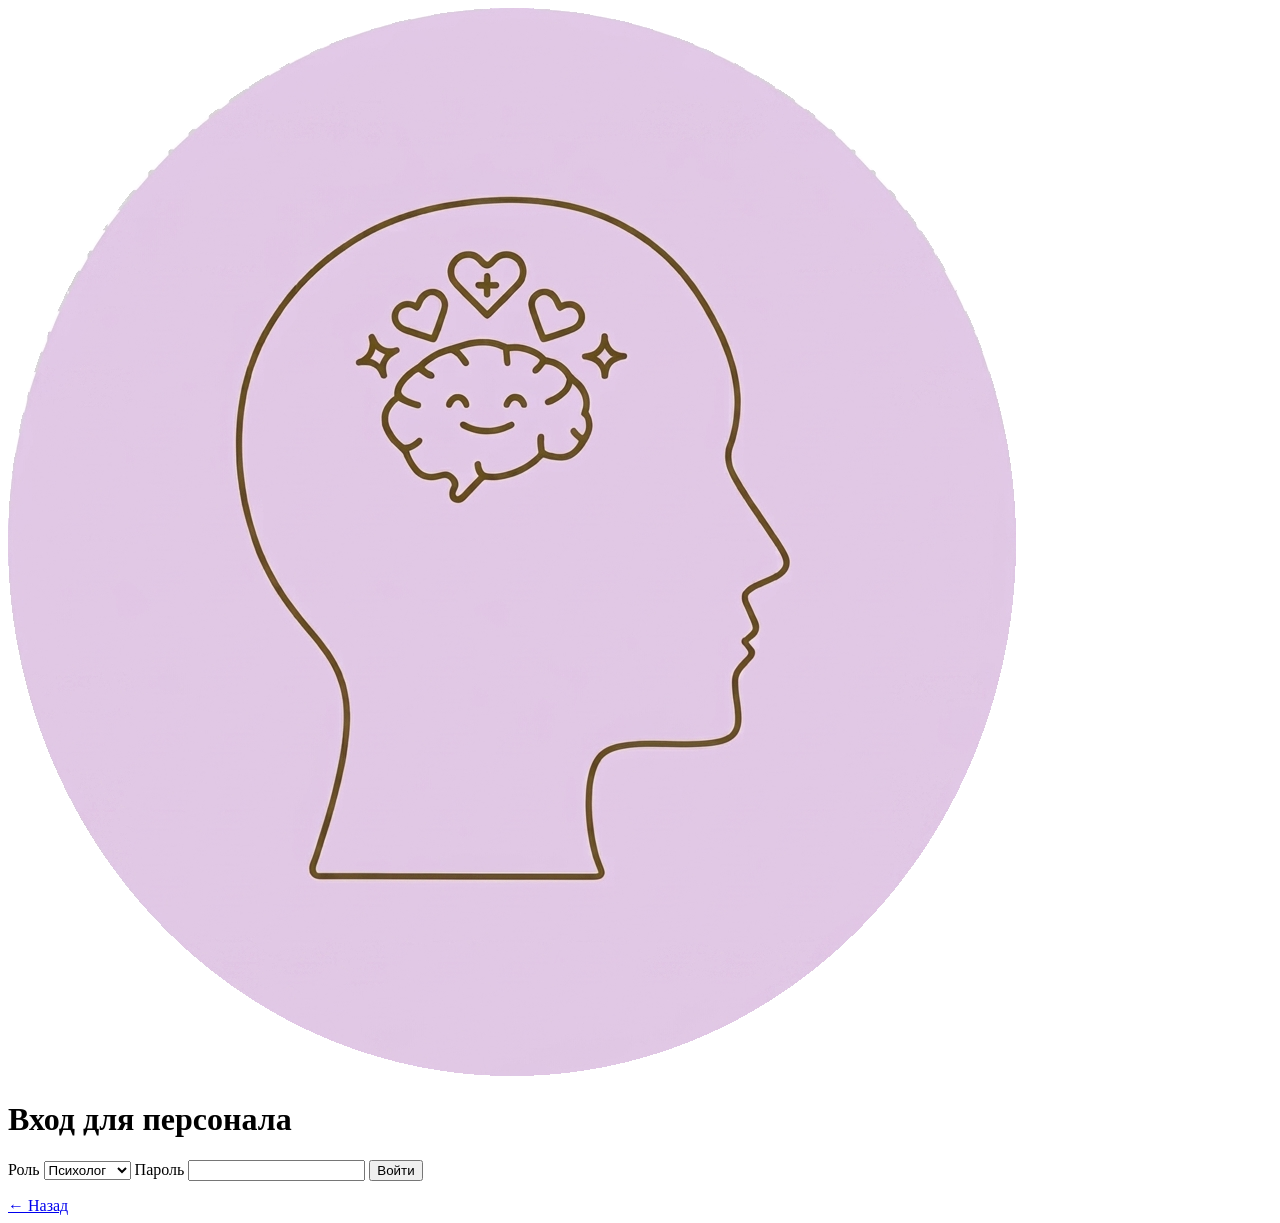
==== frontend/index.html @ 94f8a6c2 "feat: add analytics dashboard with stats cards and table" ====
<!DOCTYPE html>
<html lang="ru">
<head>
  <meta charset="UTF-8">
  <meta name="viewport" content="width=device-width, initial-scale=1.0">
  <title>Аналитика — mental_stats</title>
  <link rel="stylesheet" href="static/css/style.css">
</head>
<body>
  <div class="container wide">
    <div style="display:flex;justify-content:space-between;align-items:center;margin-bottom:1.5rem">
      <h1>Панель аналитики <span id="roleLabel" style="font-size:1rem;color:#718096"></span></h1>
      <a href="login_staff.html" class="btn-secondary">Выйти</a>
    </div>

    <div class="stats-grid" id="statsGrid">
      <div class="stat-card"><div class="stat-number" id="totalCount">—</div><div class="stat-label">Всего записей</div></div>
      <div class="stat-card"><div class="stat-number norm" id="normCount">—</div><div class="stat-label">Норма</div></div>
      <div class="stat-card"><div class="stat-number risk" id="riskCount">—</div><div class="stat-label">В зоне риска</div></div>
      <div class="stat-card"><div class="stat-number critical" id="criticalCount">—</div><div class="stat-label">Нужна беседа <span class="notification-badge" id="critBadge" style="display:none"></span></div></div>
    </div>

    <div class="card">
      <h2>Результаты сотрудников</h2>
      <div id="tableWrap" style="overflow-x:auto">
        <table id="resultsTable">
          <thead>
            <tr>
              <th>#</th>
              <th>ID сотрудника</th>
              <th>Баллы</th>
              <th>Дата</th>
              <th>Статус</th>
            </tr>
          </thead>
          <tbody id="tableBody"></tbody>
        </table>
      </div>
      <p id="emptyMsg" class="hidden" style="text-align:center;color:#718096;padding:1rem">Данных пока нет</p>
    </div>

  </div>

  <script src="static/js/api.js"></script>
  <script src="static/js/main.js"></script>
  <script>
    requireStaff();

    const role = getStaffRole();
    document.getElementById("roleLabel").textContent = role === "psychologist" ? "(Психолог)" : "(Менеджер)";

    async function load() {
      const rows = await Api.getAnalytics();

      document.getElementById("totalCount").textContent = rows.length;
      const norm     = rows.filter(r => r.status === "Норма").length;
      const risk     = rows.filter(r => r.status === "В зоне риска").length;
      const critical = rows.filter(r => r.status === "Нужна беседа").length;

      document.getElementById("normCount").textContent = norm;
      document.getElementById("riskCount").textContent = risk;
      document.getElementById("criticalCount").textContent = critical;

      if (critical > 0) {
        const badge = document.getElementById("critBadge");
        badge.textContent = critical;
        badge.style.display = "inline-block";
      }

      const tbody = document.getElementById("tableBody");
      if (rows.length === 0) {
        document.getElementById("emptyMsg").classList.remove("hidden");
        return;
      }

      rows.forEach((r, i) => {
        const cls = r.status === "Норма" ? "norm-row"
                  : r.status === "В зоне риска" ? "risk-row" : "critical-row";
        const date = new Date(r.date_passed).toLocaleDateString("ru-RU");

        // Менеджер видит только ФИО-заменитель, баллы и дату (без статуса)
        const statusCell = role === "manager"
          ? `<td>—</td>`
          : `<td>${r.status}</td>`;

        tbody.innerHTML += `
          <tr class="${cls}">
            <td>${i + 1}</td>
            <td>${r.emp_id}</td>
            <td>${r.total_points}</td>
            <td>${date}</td>
            ${statusCell}
          </tr>`;
      });
    }

    load().catch(e => console.error(e));
  </script>
</body>
</html>
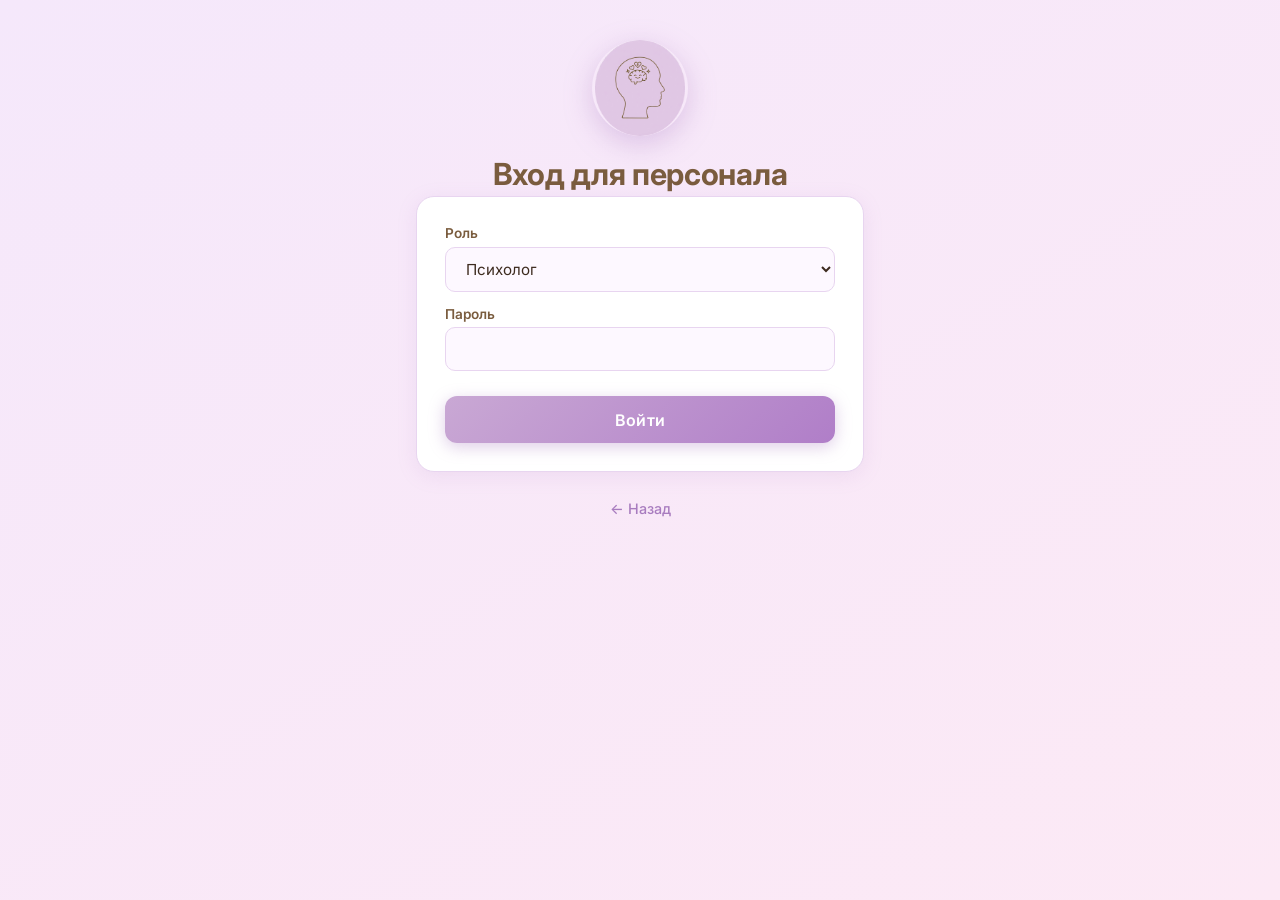
==== commit b1023a23: "fix: add report, adding questions and tests for psychologist and adding employees for manager" ====
--- a/frontend/index.html
+++ b/frontend/index.html
@@ -5,96 +5,393 @@
   <meta name="viewport" content="width=device-width, initial-scale=1.0">
   <title>Аналитика — mental_stats</title>
   <link rel="stylesheet" href="static/css/style.css">
+  <style>
+    .topbar {
+      display: flex; justify-content: space-between;
+      align-items: center; margin-bottom: 1.5rem; gap: 1rem; flex-wrap: wrap;
+    }
+    .topbar-left { display: flex; align-items: center; gap: .75rem; }
+    .topbar-logo { width: 42px; height: 42px; border-radius: 50%; object-fit: contain; }
+    .topbar-actions { display: flex; gap: .6rem; align-items: center; flex-wrap: wrap; }
+
+    .btn-action {
+      display: inline-flex; align-items: center; gap: .4rem;
+      padding: .5rem 1rem; border-radius: 8px;
+      font-size: .85rem; font-weight: 600; cursor: pointer;
+      font-family: inherit; border: 1.5px solid var(--border);
+      transition: all .15s; text-decoration: none;
+    }
+    .btn-action.lavender {
+      background: var(--lavender-soft); color: var(--brown);
+    }
+    .btn-action.lavender:hover { background: var(--lavender); color: #fff; border-color: var(--lavender); }
+    .btn-action.outline {
+      background: transparent; color: var(--text-muted);
+    }
+    .btn-action.outline:hover { background: var(--lavender-soft); color: var(--brown); }
+
+    .table-hint { font-size: .8rem; color: var(--text-muted); margin-bottom: .6rem; font-style: italic; }
+    tr.psycho-row { cursor: pointer; }
+    tr.psycho-row:hover td { background: #f5edfb; }
+
+    /* ── Модалки ── */
+    .modal-overlay {
+      display: none; position: fixed; inset: 0;
+      background: rgba(61,43,31,.35); backdrop-filter: blur(3px);
+      z-index: 100; align-items: center; justify-content: center;
+    }
+    .modal-overlay.open { display: flex; }
+    .modal {
+      background: #fff; border-radius: 18px; padding: 2rem;
+      width: 100%; max-width: 460px; margin: 1rem;
+      box-shadow: 0 12px 40px rgba(0,0,0,.18);
+      animation: slideUp .25s ease; max-height: 90vh; overflow-y: auto;
+    }
+    .modal-header {
+      display: flex; justify-content: space-between;
+      align-items: flex-start; margin-bottom: 1.25rem;
+    }
+    .modal-header h2 { margin-bottom: 0; }
+    .modal-close {
+      background: none; border: none; font-size: 1.4rem;
+      cursor: pointer; color: var(--text-muted); padding: 0 .25rem; line-height: 1;
+    }
+    .modal-close:hover { color: var(--brown); }
+
+    /* детали сотрудника */
+    .modal-field { margin-bottom: .9rem; }
+    .modal-field .label {
+      font-size: .78rem; font-weight: 600; color: var(--text-muted);
+      text-transform: uppercase; letter-spacing: .5px; margin-bottom: .2rem;
+    }
+    .modal-field .value { font-size: 1rem; color: var(--text); font-weight: 500; }
+    .modal-advice {
+      background: var(--lavender-soft); border-left: 3px solid var(--lavender);
+      border-radius: 8px; padding: .75rem 1rem;
+      font-size: .9rem; color: var(--brown); margin-top: 1rem; line-height: 1.5;
+    }
+    .status-badge {
+      display: inline-block; padding: .25rem .75rem;
+      border-radius: 99px; font-size: .85rem; font-weight: 600;
+    }
+    .badge-norm     { background: #f0faf2; color: var(--norm); }
+    .badge-risk     { background: #fff8eb; color: var(--risk); }
+    .badge-critical { background: #fff0f0; color: var(--critical); }
+
+    /* форма внутри модалки */
+    .modal-form label { font-size: .85rem; font-weight: 600; color: var(--brown); margin-bottom: .7rem; }
+    .modal-form label input,
+    .modal-form label select { background: #fdf8ff; }
+    .modal-success {
+      color: var(--norm); font-size: .9rem;
+      margin-top: .5rem; display: none; font-weight: 500;
+    }
+  </style>
 </head>
 <body>
-  <div class="container wide">
-    <div style="display:flex;justify-content:space-between;align-items:center;margin-bottom:1.5rem">
-      <h1>Панель аналитики <span id="roleLabel" style="font-size:1rem;color:#718096"></span></h1>
-      <a href="login_staff.html" class="btn-secondary">Выйти</a>
-    </div>
-
-    <div class="stats-grid" id="statsGrid">
-      <div class="stat-card"><div class="stat-number" id="totalCount">—</div><div class="stat-label">Всего записей</div></div>
-      <div class="stat-card"><div class="stat-number norm" id="normCount">—</div><div class="stat-label">Норма</div></div>
-      <div class="stat-card"><div class="stat-number risk" id="riskCount">—</div><div class="stat-label">В зоне риска</div></div>
-      <div class="stat-card"><div class="stat-number critical" id="criticalCount">—</div><div class="stat-label">Нужна беседа <span class="notification-badge" id="critBadge" style="display:none"></span></div></div>
-    </div>
-
-    <div class="card">
-      <h2>Результаты сотрудников</h2>
-      <div id="tableWrap" style="overflow-x:auto">
-        <table id="resultsTable">
-          <thead>
-            <tr>
-              <th>#</th>
-              <th>ID сотрудника</th>
-              <th>Баллы</th>
-              <th>Дата</th>
-              <th>Статус</th>
-            </tr>
-          </thead>
-          <tbody id="tableBody"></tbody>
-        </table>
+<div class="container wide">
+
+  <!-- Шапка -->
+  <div class="topbar">
+    <div class="topbar-left">
+      <img src="static/img/logo.png" alt="logo" class="topbar-logo" onerror="this.style.display='none'">
+      <div>
+        <h1 style="margin-bottom:0">Панель аналитики</h1>
+        <span id="roleLabel" style="font-size:.9rem;color:var(--text-muted)"></span>
       </div>
-      <p id="emptyMsg" class="hidden" style="text-align:center;color:#718096;padding:1rem">Данных пока нет</p>
-    </div>
-
-  </div>
-
-  <script src="static/js/api.js"></script>
-  <script src="static/js/main.js"></script>
-  <script>
-    requireStaff();
-
-    const role = getStaffRole();
-    document.getElementById("roleLabel").textContent = role === "psychologist" ? "(Психолог)" : "(Менеджер)";
-
-    async function load() {
-      const rows = await Api.getAnalytics();
-
-      document.getElementById("totalCount").textContent = rows.length;
-      const norm     = rows.filter(r => r.status === "Норма").length;
-      const risk     = rows.filter(r => r.status === "В зоне риска").length;
-      const critical = rows.filter(r => r.status === "Нужна беседа").length;
-
-      document.getElementById("normCount").textContent = norm;
-      document.getElementById("riskCount").textContent = risk;
-      document.getElementById("criticalCount").textContent = critical;
-
-      if (critical > 0) {
-        const badge = document.getElementById("critBadge");
-        badge.textContent = critical;
-        badge.style.display = "inline-block";
+    </div>
+    <div class="topbar-actions">
+      <!-- Кнопки психолога -->
+      <button class="btn-action lavender" id="btnAddTest" style="display:none">+ Добавить тест</button>
+      <button class="btn-action lavender" id="btnAddQuestion" style="display:none">+ Добавить вопрос</button>
+      <!-- Кнопка менеджера -->
+      <button class="btn-action lavender" id="btnAddEmployee" style="display:none">+ Добавить сотрудника</button>
+      <!-- Общие -->
+      <button class="btn-action outline" id="exportBtn">⬇ Отчёт</button>
+      <a href="login_staff.html" class="btn-action outline" style="margin:0">Выйти</a>
+    </div>
+  </div>
+
+  <!-- Карточки статистики -->
+  <div class="stats-grid">
+    <div class="stat-card">
+      <div class="stat-number" id="totalCount">—</div>
+      <div class="stat-label">Всего записей</div>
+    </div>
+    <div class="stat-card" id="normCard">
+      <div class="stat-number norm" id="normCount">—</div>
+      <div class="stat-label">Норма</div>
+    </div>
+    <div class="stat-card" id="riskCard">
+      <div class="stat-number risk" id="riskCount">—</div>
+      <div class="stat-label">В зоне риска</div>
+    </div>
+    <div class="stat-card" id="critCard">
+      <div class="stat-number critical" id="criticalCount">—</div>
+      <div class="stat-label">Нужна беседа <span class="notification-badge" id="critBadge" style="display:none"></span></div>
+    </div>
+  </div>
+
+  <!-- Таблица -->
+  <div class="card">
+    <h2>Результаты сотрудников</h2>
+    <p class="table-hint" id="tableHint" style="display:none">Дважды нажмите на строку чтобы увидеть подробности</p>
+    <div style="overflow-x:auto">
+      <table>
+        <thead id="tableHead"></thead>
+        <tbody id="tableBody"></tbody>
+      </table>
+    </div>
+    <p id="emptyMsg" class="hidden" style="text-align:center;color:var(--text-muted);padding:1rem">Данных пока нет</p>
+  </div>
+
+</div>
+
+<!-- ══════════════ МОДАЛКИ ══════════════ -->
+
+<!-- Детали сотрудника (психолог, двойной клик) -->
+<div class="modal-overlay" id="modalDetail">
+  <div class="modal">
+    <div class="modal-header">
+      <h2 id="detailName">—</h2>
+      <button class="modal-close" data-close="modalDetail">✕</button>
+    </div>
+    <div class="modal-field"><div class="label">Дата прохождения</div><div class="value" id="detailDate">—</div></div>
+    <div class="modal-field"><div class="label">Баллы</div><div class="value" id="detailScore">—</div></div>
+    <div class="modal-field"><div class="label">Статус</div><div class="value" id="detailStatus">—</div></div>
+    <div class="modal-advice" id="detailAdvice"></div>
+  </div>
+</div>
+
+<!-- Добавить тест (психолог) -->
+<div class="modal-overlay" id="modalAddTest">
+  <div class="modal">
+    <div class="modal-header">
+      <h2>Новый тест</h2>
+      <button class="modal-close" data-close="modalAddTest">✕</button>
+    </div>
+    <div class="modal-form">
+      <label>Название теста
+        <input type="text" id="testName" placeholder="Например: Опросник выгорания MBI">
+      </label>
+      <button type="button" class="btn" id="submitAddTest">Создать тест</button>
+      <p class="modal-success" id="testSuccess">✅ Тест создан!</p>
+    </div>
+  </div>
+</div>
+
+<!-- Добавить вопрос (психолог) -->
+<div class="modal-overlay" id="modalAddQuestion">
+  <div class="modal">
+    <div class="modal-header">
+      <h2>Новый вопрос</h2>
+      <button class="modal-close" data-close="modalAddQuestion">✕</button>
+    </div>
+    <div class="modal-form">
+      <label>Тест
+        <select id="questionTestId"></select>
+      </label>
+      <label>Текст вопроса
+        <input type="text" id="questionText" placeholder="Я чувствую усталость после работы">
+      </label>
+      <button type="button" class="btn" id="submitAddQuestion">Добавить вопрос</button>
+      <p class="modal-success" id="questionSuccess">✅ Вопрос добавлен!</p>
+    </div>
+  </div>
+</div>
+
+<!-- Добавить сотрудника (менеджер) -->
+<div class="modal-overlay" id="modalAddEmployee">
+  <div class="modal">
+    <div class="modal-header">
+      <h2>Новый сотрудник</h2>
+      <button class="modal-close" data-close="modalAddEmployee">✕</button>
+    </div>
+    <div class="modal-form">
+      <label>ФИО
+        <input type="text" id="empName" placeholder="Иванова Анна Петровна">
+      </label>
+      <label>Должность
+        <input type="text" id="empPosition" placeholder="Разработчик">
+      </label>
+      <label>Отдел
+        <select id="empDept"></select>
+      </label>
+      <label>Пароль
+        <input type="password" id="empPassword" placeholder="Минимум 6 символов">
+      </label>
+      <button type="button" class="btn" id="submitAddEmployee">Добавить сотрудника</button>
+      <p class="modal-success" id="employeeSuccess">✅ Сотрудник добавлен!</p>
+    </div>
+  </div>
+</div>
+
+<script src="static/js/api.js"></script>
+<script src="static/js/main.js"></script>
+<script>
+  requireStaff();
+  const role = getStaffRole();
+  document.getElementById("roleLabel").textContent =
+    role === "psychologist" ? "Психолог" : "Менеджер";
+
+  // ── Показать нужные кнопки ──
+  if (role === "psychologist") {
+    document.getElementById("btnAddTest").style.display     = "inline-flex";
+    document.getElementById("btnAddQuestion").style.display = "inline-flex";
+    document.getElementById("tableHint").style.display      = "block";
+  } else {
+    document.getElementById("btnAddEmployee").style.display = "inline-flex";
+    document.getElementById("normCard").style.display       = "none";
+    document.getElementById("riskCard").style.display       = "none";
+    document.getElementById("critCard").style.display       = "none";
+  }
+
+  // ── Данные ──
+  let allRows = [];
+
+  async function load() {
+    allRows = await Api.getAnalytics();
+    document.getElementById("totalCount").textContent = allRows.length;
+
+    if (role === "psychologist") {
+      document.getElementById("normCount").textContent     = allRows.filter(r => r.status === "Норма").length;
+      document.getElementById("riskCount").textContent     = allRows.filter(r => r.status === "В зоне риска").length;
+      document.getElementById("criticalCount").textContent = allRows.filter(r => r.status === "Нужна беседа").length;
+      const crit = allRows.filter(r => r.status === "Нужна беседа").length;
+      if (crit > 0) {
+        const b = document.getElementById("critBadge");
+        b.textContent = crit; b.style.display = "inline-block";
       }
-
-      const tbody = document.getElementById("tableBody");
-      if (rows.length === 0) {
-        document.getElementById("emptyMsg").classList.remove("hidden");
-        return;
-      }
-
-      rows.forEach((r, i) => {
-        const cls = r.status === "Норма" ? "norm-row"
-                  : r.status === "В зоне риска" ? "risk-row" : "critical-row";
+    }
+
+    const thead = document.getElementById("tableHead");
+    const tbody = document.getElementById("tableBody");
+    tbody.innerHTML = "";
+
+    if (allRows.length === 0) {
+      document.getElementById("emptyMsg").classList.remove("hidden");
+      return;
+    }
+
+    if (role === "manager") {
+      thead.innerHTML = `<tr><th>#</th><th>ФИО сотрудника</th><th>Дата</th><th>Статус теста</th></tr>`;
+      allRows.forEach((r, i) => {
         const date = new Date(r.date_passed).toLocaleDateString("ru-RU");
-
-        // Менеджер видит только ФИО-заменитель, баллы и дату (без статуса)
-        const statusCell = role === "manager"
-          ? `<td>—</td>`
-          : `<td>${r.status}</td>`;
-
-        tbody.innerHTML += `
-          <tr class="${cls}">
-            <td>${i + 1}</td>
-            <td>${r.emp_id}</td>
-            <td>${r.total_points}</td>
-            <td>${date}</td>
-            ${statusCell}
-          </tr>`;
+        tbody.innerHTML += `<tr>
+          <td>${i+1}</td><td>${r.full_name}</td><td>${date}</td>
+          <td style="color:var(--norm);font-weight:600">✅ Пройден</td>
+        </tr>`;
       });
-    }
-
-    load().catch(e => console.error(e));
-  </script>
+    } else {
+      thead.innerHTML = `<tr><th>#</th><th>ФИО сотрудника</th><th>Баллы</th><th>Дата</th><th>Статус</th></tr>`;
+      allRows.forEach((r, i) => {
+        const date    = new Date(r.date_passed).toLocaleDateString("ru-RU");
+        const cls     = r.status === "Норма" ? "norm-row" : r.status === "В зоне риска" ? "risk-row" : "critical-row";
+        const bdgCls  = r.status === "Норма" ? "badge-norm" : r.status === "В зоне риска" ? "badge-risk" : "badge-critical";
+        tbody.innerHTML += `<tr class="${cls} psycho-row" data-idx="${i}">
+          <td>${i+1}</td><td>${r.full_name}</td><td>${r.total_points}</td><td>${date}</td>
+          <td><span class="status-badge ${bdgCls}">${r.status}</span></td>
+        </tr>`;
+      });
+      tbody.querySelectorAll("tr.psycho-row").forEach(tr => {
+        tr.addEventListener("dblclick", () => openDetail(allRows[+tr.dataset.idx]));
+      });
+    }
+  }
+
+  // ── Детали сотрудника ──
+  function openDetail(r) {
+    const bdgCls = r.status === "Норма" ? "badge-norm" : r.status === "В зоне риска" ? "badge-risk" : "badge-critical";
+    document.getElementById("detailName").textContent   = r.full_name;
+    document.getElementById("detailDate").textContent   = new Date(r.date_passed).toLocaleDateString("ru-RU");
+    document.getElementById("detailScore").textContent  = r.total_points + " баллов";
+    document.getElementById("detailStatus").innerHTML   = `<span class="status-badge ${bdgCls}">${r.status}</span>`;
+    document.getElementById("detailAdvice").textContent = r.advice;
+    openModal("modalDetail");
+  }
+
+  // ── Экспорт CSV ──
+  document.getElementById("exportBtn").addEventListener("click", () => {
+    if (!allRows.length) return alert("Нет данных");
+    let csv = role === "manager" ? "ФИО;Дата;Статус теста\n" : "ФИО;Баллы;Дата;Статус\n";
+    allRows.forEach(r => {
+      const date = new Date(r.date_passed).toLocaleDateString("ru-RU");
+      csv += role === "manager"
+        ? `${r.full_name};${date};Пройден\n`
+        : `${r.full_name};${r.total_points};${date};${r.status}\n`;
+    });
+    const a = document.createElement("a");
+    a.href = URL.createObjectURL(new Blob(["﻿"+csv], {type:"text/csv;charset=utf-8"}));
+    a.download = `mental_stats_${new Date().toISOString().slice(0,10)}.csv`;
+    a.click();
+  });
+
+  // ── Добавить тест ──
+  document.getElementById("btnAddTest").addEventListener("click", () => openModal("modalAddTest"));
+  document.getElementById("submitAddTest").addEventListener("click", async () => {
+    const name = document.getElementById("testName").value.trim();
+    if (!name) return;
+    await Api.addTest(name);
+    document.getElementById("testName").value = "";
+    showSuccess("testSuccess");
+  });
+
+  // ── Добавить вопрос ──
+  document.getElementById("btnAddQuestion").addEventListener("click", async () => {
+    const tests = await Api.getTests();
+    const sel = document.getElementById("questionTestId");
+    sel.innerHTML = tests.map(t => `<option value="${t.id}">${t.name}</option>`).join("");
+    openModal("modalAddQuestion");
+  });
+  document.getElementById("submitAddQuestion").addEventListener("click", async () => {
+    const test_id  = +document.getElementById("questionTestId").value;
+    const question = document.getElementById("questionText").value.trim();
+    if (!question) return;
+    await Api.addQuestion(test_id, question);
+    document.getElementById("questionText").value = "";
+    showSuccess("questionSuccess");
+  });
+
+  // ── Добавить сотрудника ──
+  document.getElementById("btnAddEmployee").addEventListener("click", async () => {
+    const depts = await Api.getDepartments();
+    const sel = document.getElementById("empDept");
+    sel.innerHTML = depts.map(d => `<option value="${d.id}">${d.title}</option>`).join("");
+    openModal("modalAddEmployee");
+  });
+  document.getElementById("submitAddEmployee").addEventListener("click", async () => {
+    const full_name = document.getElementById("empName").value.trim();
+    const position  = document.getElementById("empPosition").value.trim();
+    const dept_id   = +document.getElementById("empDept").value;
+    const password  = document.getElementById("empPassword").value;
+    if (!full_name || !position || !password) return alert("Заполните все поля");
+    await Api.addEmployee({ full_name, position, dept_id, password });
+    document.getElementById("empName").value     = "";
+    document.getElementById("empPosition").value = "";
+    document.getElementById("empPassword").value = "";
+    showSuccess("employeeSuccess");
+    load();
+  });
+
+  // ── Утилиты модалок ──
+  function openModal(id) { document.getElementById(id).classList.add("open"); }
+  function closeModal(id) { document.getElementById(id).classList.remove("open"); }
+  function showSuccess(id) {
+    const el = document.getElementById(id);
+    el.style.display = "block";
+    setTimeout(() => { el.style.display = "none"; }, 2500);
+  }
+
+  document.querySelectorAll(".modal-close").forEach(btn => {
+    btn.addEventListener("click", () => closeModal(btn.dataset.close));
+  });
+  document.querySelectorAll(".modal-overlay").forEach(overlay => {
+    overlay.addEventListener("click", e => {
+      if (e.target === overlay) overlay.classList.remove("open");
+    });
+  });
+
+  load().catch(e => console.error(e));
+</script>
 </body>
 </html>
--- a/frontend/static/css/style.css
+++ b/frontend/static/css/style.css
@@ -0,0 +1,288 @@
+@import url('https://fonts.googleapis.com/css2?family=Inter:wght@400;500;600;700&display=swap');
+
+*, *::before, *::after { box-sizing: border-box; margin: 0; padding: 0; }
+
+/* ── Цвета из логотипа ── */
+:root {
+  --lavender:      #c9a8d4;   /* основной — лавандовый */
+  --lavender-dark: #a87cbf;   /* hover */
+  --lavender-soft: #ecdff5;   /* фон карточек / акценты */
+  --brown:         #7a5c3e;   /* линии логотипа */
+  --brown-light:   #b08060;   /* вторичный текст */
+  --bg-from:       #f5e8fb;   /* градиент фона */
+  --bg-to:         #fce9f5;
+  --white:         #ffffff;
+  --text:          #3d2b1f;   /* тёплый тёмный */
+  --text-muted:    #9e7d6a;
+  --border:        #e8d5f0;
+  --norm:          #6aaa7e;
+  --risk:          #c8923a;
+  --critical:      #c95a5a;
+}
+
+body {
+  font-family: 'Inter', 'Segoe UI', sans-serif;
+  background: linear-gradient(150deg, var(--bg-from) 0%, var(--bg-to) 100%);
+  color: var(--text);
+  min-height: 100vh;
+}
+
+.container {
+  max-width: 480px;
+  margin: 0 auto;
+  padding: 2.5rem 1rem;
+}
+.container.wide {
+  max-width: 980px;
+  padding: 2rem 1.5rem;
+}
+.center { text-align: center; }
+
+/* ── Типографика ── */
+h1 {
+  font-size: 1.9rem;
+  font-weight: 700;
+  margin-bottom: .25rem;
+  color: var(--brown);
+  letter-spacing: -.3px;
+}
+h2 {
+  font-size: 1.15rem;
+  font-weight: 600;
+  margin-bottom: 1rem;
+  color: var(--brown);
+}
+.subtitle {
+  color: var(--text-muted);
+  margin-bottom: 1.75rem;
+  font-size: .95rem;
+}
+
+/* ── Логотип ── */
+.logo {
+  width: 96px;
+  height: 96px;
+  object-fit: contain;
+  margin-bottom: 1rem;
+  border-radius: 50%;
+  box-shadow: 0 8px 28px rgba(169, 124, 191, .35);
+  animation: pop .45s cubic-bezier(.175, .885, .32, 1.275);
+}
+@keyframes pop {
+  from { transform: scale(.7); opacity: 0; }
+  to   { transform: scale(1);  opacity: 1; }
+}
+
+/* ── Карточка ── */
+.card {
+  background: var(--white);
+  border-radius: 18px;
+  padding: 1.75rem;
+  margin-bottom: 1rem;
+  box-shadow: 0 4px 20px rgba(169,124,191,.13);
+  border: 1px solid var(--border);
+  animation: slideUp .35s ease both;
+}
+@keyframes slideUp {
+  from { transform: translateY(16px); opacity: 0; }
+  to   { transform: translateY(0);    opacity: 1; }
+}
+
+/* ── Форма ── */
+label {
+  display: block;
+  text-align: left;
+  font-size: .85rem;
+  font-weight: 600;
+  color: var(--brown);
+  margin-bottom: .85rem;
+}
+label input, label select {
+  display: block;
+  width: 100%;
+  margin-top: .35rem;
+  padding: .7rem 1rem;
+  border: 1.5px solid var(--border);
+  border-radius: 10px;
+  font-size: .95rem;
+  font-family: inherit;
+  color: var(--text);
+  outline: none;
+  background: #fdf8ff;
+  transition: border-color .2s, box-shadow .2s;
+}
+label input:focus, label select:focus {
+  border-color: var(--lavender);
+  box-shadow: 0 0 0 3px rgba(201,168,212,.22);
+  background: var(--white);
+}
+
+/* ── Кнопки ── */
+button[type=submit], .btn {
+  width: 100%;
+  padding: .85rem;
+  margin-top: .75rem;
+  background: linear-gradient(135deg, var(--lavender), #b07ec8);
+  color: var(--white);
+  border: none;
+  border-radius: 12px;
+  font-size: 1rem;
+  font-weight: 600;
+  font-family: inherit;
+  cursor: pointer;
+  transition: opacity .2s, transform .15s, box-shadow .2s;
+  box-shadow: 0 4px 16px rgba(169,124,191,.38);
+  letter-spacing: .2px;
+}
+button[type=submit]:hover, .btn:hover {
+  opacity: .92;
+  transform: translateY(-1px);
+  box-shadow: 0 6px 22px rgba(169,124,191,.45);
+}
+button[type=submit]:active, .btn:active { transform: translateY(0); }
+
+.btn-secondary {
+  display: inline-block;
+  margin-top: .75rem;
+  color: var(--lavender-dark);
+  font-size: .9rem;
+  font-weight: 500;
+  text-decoration: none;
+  transition: color .2s;
+}
+.btn-secondary:hover { color: var(--brown); text-decoration: underline; }
+
+/* ── Вспомогалки ── */
+.error  { color: var(--critical); font-size: .875rem; margin-top: .5rem; }
+.hidden { display: none !important; }
+
+/* ── Ссылка на персонал ── */
+.staff-link {
+  background: rgba(255,255,255,.7);
+  backdrop-filter: blur(6px);
+  border: 1px solid rgba(201,168,212,.4);
+}
+.staff-link p { color: var(--text-muted); font-size: .9rem; margin-bottom: .4rem; }
+
+/* ── Прогресс-бар ── */
+.progress-bar-wrap {
+  background: var(--lavender-soft);
+  border-radius: 99px;
+  height: 8px;
+  margin-bottom: 1.5rem;
+  overflow: hidden;
+}
+.progress-bar {
+  background: linear-gradient(90deg, var(--lavender), #b07ec8);
+  height: 8px;
+  border-radius: 99px;
+  transition: width .4s ease;
+}
+
+/* ── Вопрос ── */
+.question-text {
+  font-size: 1.08rem;
+  font-weight: 500;
+  margin-bottom: 1.5rem;
+  min-height: 3rem;
+  line-height: 1.65;
+  color: var(--brown);
+}
+.answers { display: flex; flex-direction: column; gap: .55rem; }
+.answer-btn {
+  width: 100%;
+  padding: .75rem 1rem;
+  background: #fdf8ff;
+  border: 1.5px solid var(--border);
+  border-radius: 10px;
+  font-size: .95rem;
+  font-family: inherit;
+  cursor: pointer;
+  text-align: left;
+  color: var(--text);
+  transition: all .15s;
+}
+.answer-btn:hover {
+  border-color: var(--lavender);
+  background: var(--lavender-soft);
+  color: var(--brown);
+  transform: translateX(4px);
+}
+
+/* ── Аналитика ── */
+.stats-grid {
+  display: grid;
+  grid-template-columns: repeat(auto-fit, minmax(150px,1fr));
+  gap: 1rem;
+  margin-bottom: 1.5rem;
+}
+.stat-card {
+  background: var(--white);
+  border-radius: 14px;
+  padding: 1.25rem 1rem;
+  text-align: center;
+  box-shadow: 0 2px 14px rgba(169,124,191,.10);
+  border: 1px solid var(--border);
+  transition: transform .2s, box-shadow .2s;
+}
+.stat-card:hover {
+  transform: translateY(-3px);
+  box-shadow: 0 6px 22px rgba(169,124,191,.18);
+}
+.stat-number { font-size: 2.2rem; font-weight: 700; }
+.stat-label  { font-size: .8rem; color: var(--text-muted); margin-top: .25rem; }
+.norm     { color: var(--norm); }
+.risk     { color: var(--risk); }
+.critical { color: var(--critical); }
+
+/* ── Таблица ── */
+table { width: 100%; border-collapse: collapse; font-size: .9rem; }
+th {
+  background: var(--lavender-soft);
+  padding: .7rem .9rem;
+  text-align: left;
+  font-weight: 600;
+  color: var(--brown);
+  border-bottom: 2px solid var(--border);
+}
+td { padding: .65rem .9rem; border-top: 1px solid #f5edfb; color: var(--text); }
+tr:hover td { background: #fdf8ff; }
+tr.norm-row     td:last-child { color: var(--norm);     font-weight: 600; }
+tr.risk-row     td:last-child { color: var(--risk);     font-weight: 600; }
+tr.critical-row td:last-child { color: var(--critical); font-weight: 600; }
+
+/* ── Баннер напоминания ── */
+.reminder-banner {
+  border-radius: 12px;
+  padding: 1rem 1.25rem;
+  margin-bottom: 1rem;
+  font-size: .95rem;
+  line-height: 1.5;
+  display: flex;
+  align-items: flex-start;
+  gap: .75rem;
+  animation: slideUp .3s ease;
+}
+.reminder-banner.due {
+  background: #eef4ff;
+  border-left: 4px solid #7ea8d8;
+}
+.reminder-banner.ok {
+  background: #f0faf2;
+  border-left: 4px solid var(--norm);
+}
+.reminder-icon { font-size: 1.5rem; flex-shrink: 0; }
+.reminder-text { flex: 1; }
+.reminder-text strong { display: block; margin-bottom: .2rem; color: var(--brown); }
+
+/* ── Бейдж ── */
+.notification-badge {
+  display: inline-block;
+  background: var(--critical);
+  color: #fff;
+  border-radius: 99px;
+  padding: .1rem .55rem;
+  font-size: .75rem;
+  margin-left: .4rem;
+  font-weight: 700;
+}
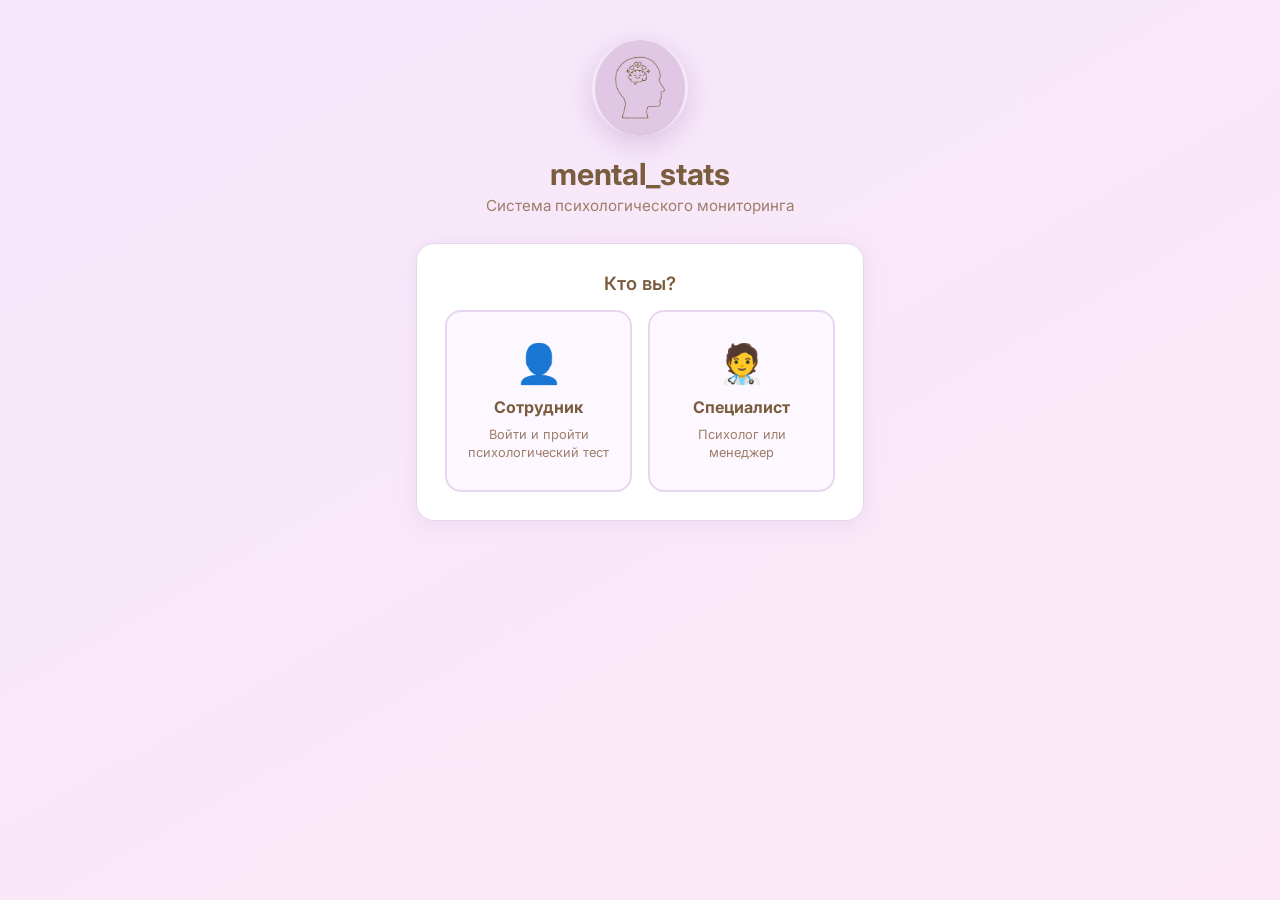
==== commit f934645a: "fix: added notifications for psychologist" ====
--- a/frontend/index.html
+++ b/frontend/index.html
@@ -102,6 +102,10 @@
     </div>
     <div class="topbar-actions">
       <!-- Кнопки психолога -->
+      <button class="btn-action lavender" id="btnAlerts" style="display:none; position:relative">
+        🔔 Уведомления
+        <span class="notification-badge" id="alertsBadge" style="display:none; margin-left:.4rem"></span>
+      </button>
       <button class="btn-action lavender" id="btnAddTest" style="display:none">+ Добавить тест</button>
       <button class="btn-action lavender" id="btnAddQuestion" style="display:none">+ Добавить вопрос</button>
       <!-- Кнопка менеджера -->
@@ -149,6 +153,19 @@
 
 <!-- ══════════════ МОДАЛКИ ══════════════ -->
 
+<!-- Уведомления (психолог) -->
+<div class="modal-overlay" id="modalAlerts">
+  <div class="modal" style="max-width:560px">
+    <div class="modal-header">
+      <h2>Уведомления</h2>
+      <button class="modal-close" data-close="modalAlerts">✕</button>
+    </div>
+    <div id="alertsList" style="display:flex;flex-direction:column;gap:.6rem">
+      <p style="color:var(--text-muted);text-align:center;padding:1rem">Загрузка...</p>
+    </div>
+  </div>
+</div>
+
 <!-- Детали сотрудника (психолог, двойной клик) -->
 <div class="modal-overlay" id="modalDetail">
   <div class="modal">
@@ -156,6 +173,7 @@
       <h2 id="detailName">—</h2>
       <button class="modal-close" data-close="modalDetail">✕</button>
     </div>
+    <div class="modal-field"><div class="label">Отдел</div><div class="value" id="detailDept">—</div></div>
     <div class="modal-field"><div class="label">Дата прохождения</div><div class="value" id="detailDate">—</div></div>
     <div class="modal-field"><div class="label">Баллы</div><div class="value" id="detailScore">—</div></div>
     <div class="modal-field"><div class="label">Статус</div><div class="value" id="detailStatus">—</div></div>
@@ -236,6 +254,7 @@
 
   // ── Показать нужные кнопки ──
   if (role === "psychologist") {
+    document.getElementById("btnAlerts").style.display      = "inline-flex";
     document.getElementById("btnAddTest").style.display     = "inline-flex";
     document.getElementById("btnAddQuestion").style.display = "inline-flex";
     document.getElementById("tableHint").style.display      = "block";
@@ -303,6 +322,7 @@
   function openDetail(r) {
     const bdgCls = r.status === "Норма" ? "badge-norm" : r.status === "В зоне риска" ? "badge-risk" : "badge-critical";
     document.getElementById("detailName").textContent   = r.full_name;
+    document.getElementById("detailDept").textContent   = r.dept_title || "—";
     document.getElementById("detailDate").textContent   = new Date(r.date_passed).toLocaleDateString("ru-RU");
     document.getElementById("detailScore").textContent  = r.total_points + " баллов";
     document.getElementById("detailStatus").innerHTML   = `<span class="status-badge ${bdgCls}">${r.status}</span>`;
@@ -373,6 +393,72 @@
     load();
   });
 
+  // ── Уведомления ──
+  async function loadAlertsBadge() {
+    if (role !== "psychologist") return;
+    try {
+      const unread = await Api.getAlerts(true);
+      const b = document.getElementById("alertsBadge");
+      if (unread.length > 0) {
+        b.textContent = unread.length;
+        b.style.display = "inline-block";
+      } else {
+        b.style.display = "none";
+      }
+    } catch (e) { console.error(e); }
+  }
+
+  async function renderAlerts() {
+    const list = document.getElementById("alertsList");
+    list.innerHTML = `<p style="color:var(--text-muted);text-align:center;padding:1rem">Загрузка...</p>`;
+    try {
+      const alerts = await Api.getAlerts(false);
+      if (alerts.length === 0) {
+        list.innerHTML = `<p style="color:var(--text-muted);text-align:center;padding:1rem">Уведомлений нет</p>`;
+        return;
+      }
+      list.innerHTML = "";
+      alerts.forEach(a => {
+        const date = new Date(a.created_at).toLocaleString("ru-RU");
+        const item = document.createElement("div");
+        item.style.cssText = `
+          padding:.75rem 1rem; border-radius:8px;
+          background:${a.is_read ? "#f7f4fa" : "var(--lavender-soft)"};
+          border-left:3px solid ${a.is_read ? "var(--border)" : "var(--critical)"};
+          display:flex; justify-content:space-between; align-items:flex-start; gap:.75rem;
+        `;
+        item.innerHTML = `
+          <div style="flex:1">
+            <div style="font-weight:${a.is_read ? "400" : "600"}; color:var(--brown); margin-bottom:.2rem">
+              ${a.message}
+            </div>
+            <div style="font-size:.78rem; color:var(--text-muted)">${date}</div>
+          </div>
+          ${a.is_read
+            ? `<span style="font-size:.78rem;color:var(--text-muted)">прочитано</span>`
+            : `<button class="btn-action outline" data-alert-id="${a.id}" style="padding:.3rem .7rem;font-size:.78rem">Прочитать</button>`
+          }
+        `;
+        list.appendChild(item);
+      });
+      list.querySelectorAll("button[data-alert-id]").forEach(btn => {
+        btn.addEventListener("click", async () => {
+          await Api.markAlertRead(+btn.dataset.alertId);
+          await renderAlerts();
+          await loadAlertsBadge();
+        });
+      });
+    } catch (e) {
+      list.innerHTML = `<p style="color:var(--critical);text-align:center;padding:1rem">Ошибка загрузки</p>`;
+      console.error(e);
+    }
+  }
+
+  document.getElementById("btnAlerts").addEventListener("click", async () => {
+    openModal("modalAlerts");
+    await renderAlerts();
+  });
+
   // ── Утилиты модалок ──
   function openModal(id) { document.getElementById(id).classList.add("open"); }
   function closeModal(id) { document.getElementById(id).classList.remove("open"); }
@@ -392,6 +478,10 @@
   });
 
   load().catch(e => console.error(e));
+  loadAlertsBadge();
+  if (role === "psychologist") {
+    setInterval(loadAlertsBadge, 30000);
+  }
 </script>
 </body>
 </html>
